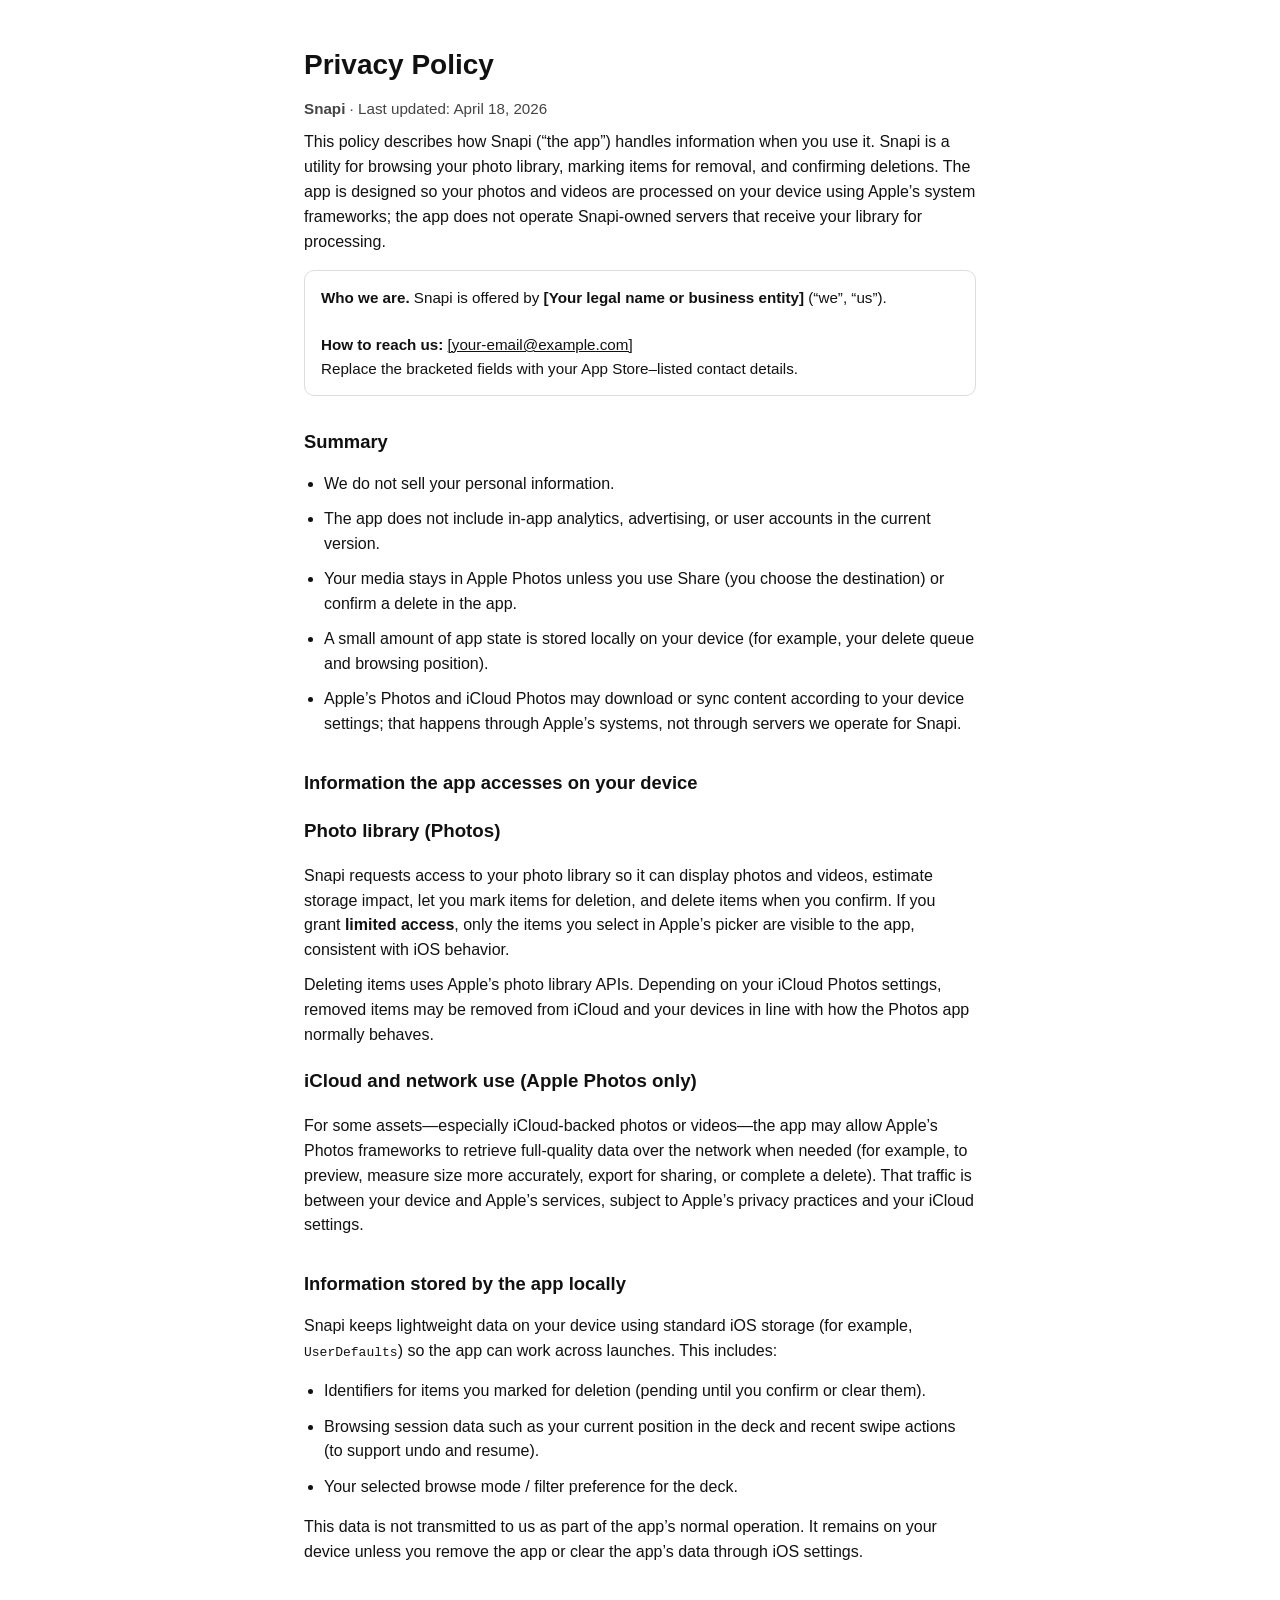
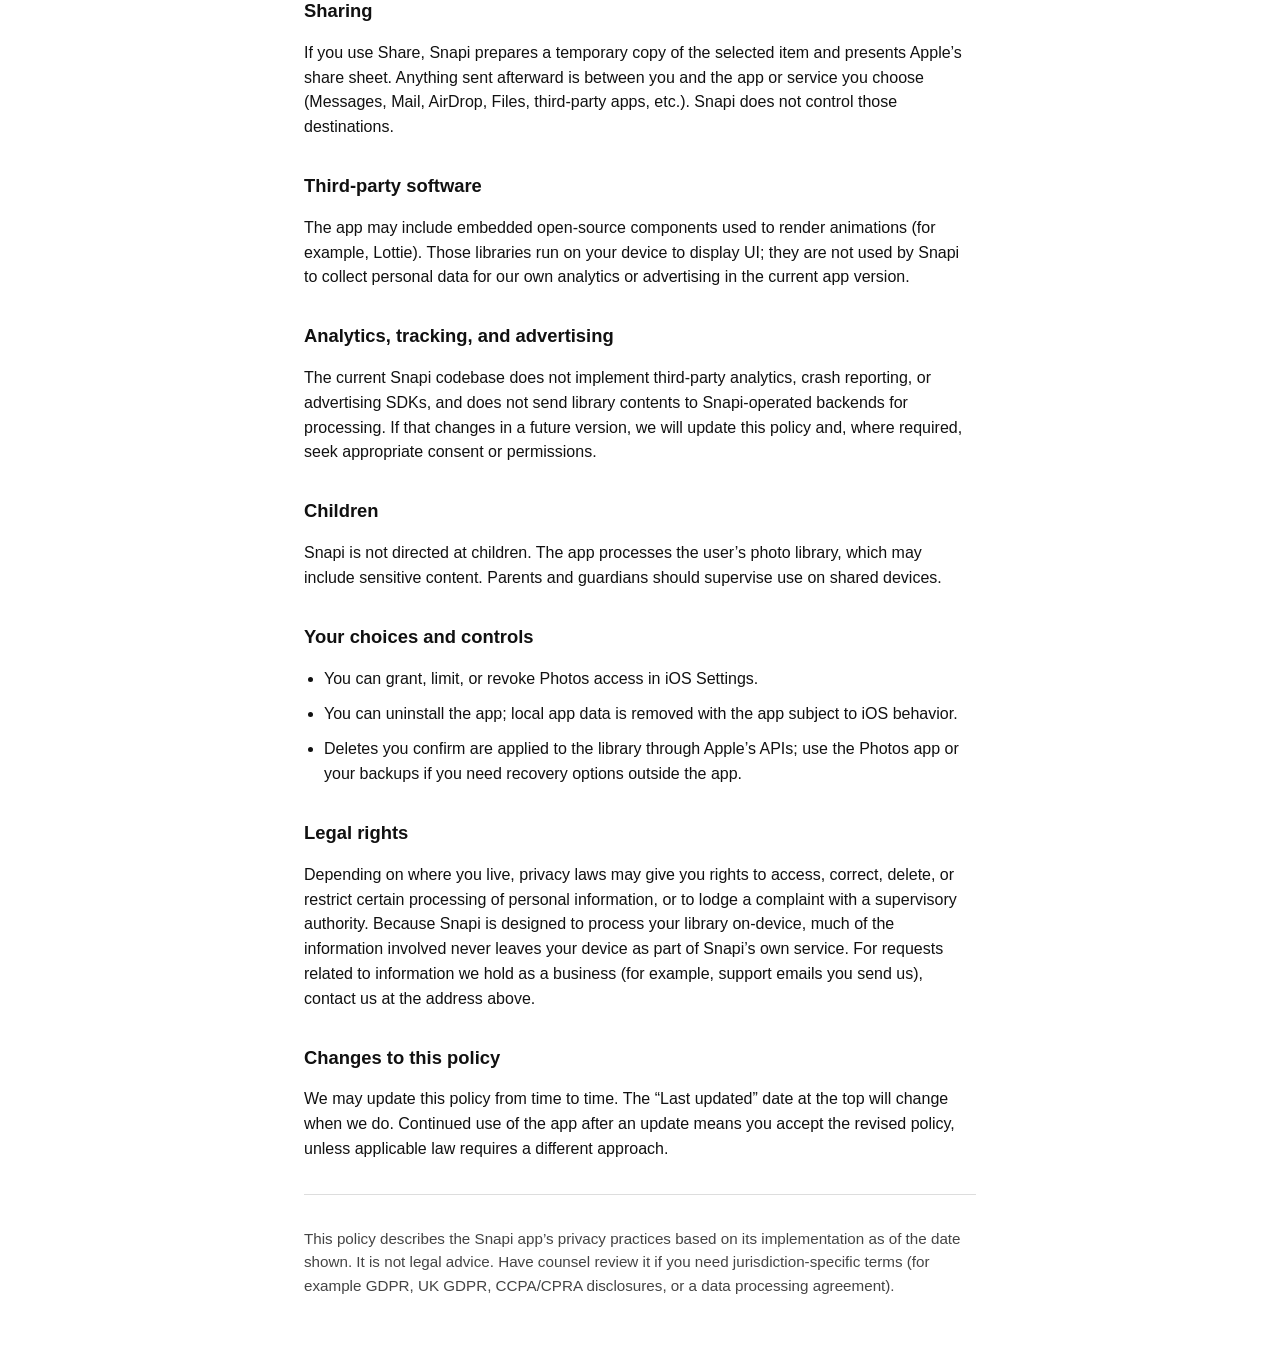
==== index.html @ 5183381c "Add privacy policy for Snapi iOS app This file contains the privacy policy for the Snapi iOS app, de" ====
<!DOCTYPE html>
<html lang="en">
<head>
  <meta charset="utf-8" />
  <meta name="viewport" content="width=device-width, initial-scale=1" />
  <title>Snapi — Privacy Policy</title>
  <meta name="description" content="Privacy policy for the Snapi iOS app." />
  <style>
    :root {
      color-scheme: light dark;
      --text: #111;
      --muted: #444;
      --bg: #fff;
      --border: #ddd;
    }
    @media (prefers-color-scheme: dark) {
      :root {
        --text: #f2f2f2;
        --muted: #b5b5b5;
        --bg: #121212;
        --border: #333;
      }
    }
    body {
      font-family: -apple-system, BlinkMacSystemFont, "Segoe UI", Roboto, Helvetica, Arial, sans-serif;
      line-height: 1.55;
      max-width: 42rem;
      margin: 0 auto;
      padding: 1.5rem 1.25rem 3rem;
      color: var(--text);
      background: var(--bg);
    }
    h1 { font-size: 1.75rem; margin-bottom: 0.25rem; }
    h2 { font-size: 1.15rem; margin-top: 2rem; }
    p, li { margin: 0.65rem 0; }
    .muted { color: var(--muted); font-size: 0.95rem; }
    hr { border: none; border-top: 1px solid var(--border); margin: 2rem 0; }
    ul { padding-left: 1.25rem; }
    .box {
      border: 1px solid var(--border);
      border-radius: 10px;
      padding: 0.9rem 1rem;
      margin: 1rem 0;
      font-size: 0.95rem;
    }
    a { color: inherit; text-decoration-thickness: 1px; }
  </style>
</head>
<body>

  <h1>Privacy Policy</h1>
  <p class="muted"><strong>Snapi</strong> · Last updated: April 18, 2026</p>

  <p>
    This policy describes how Snapi (“the app”) handles information when you use it.
    Snapi is a utility for browsing your photo library, marking items for removal, and
    confirming deletions. The app is designed so your photos and videos are processed on
    your device using Apple’s system frameworks; the app does not operate Snapi-owned
    servers that receive your library for processing.
  </p>

  <div class="box">
    <strong>Who we are.</strong>
    Snapi is offered by <strong>[Your legal name or business entity]</strong> (“we”, “us”).
    <br /><br />
    <strong>How to reach us:</strong> <a href="mailto:[your-email@example.com]">[your-email@example.com]</a>
    <br />
    Replace the bracketed fields with your App Store–listed contact details.
  </div>

  <h2>Summary</h2>
  <ul>
    <li>We do not sell your personal information.</li>
    <li>The app does not include in-app analytics, advertising, or user accounts in the current version.</li>
    <li>Your media stays in Apple Photos unless you use Share (you choose the destination) or confirm a delete in the app.</li>
    <li>A small amount of app state is stored locally on your device (for example, your delete queue and browsing position).</li>
    <li>Apple’s Photos and iCloud Photos may download or sync content according to your device settings; that happens through Apple’s systems, not through servers we operate for Snapi.</li>
  </ul>

  <h2>Information the app accesses on your device</h2>

  <h3>Photo library (Photos)</h3>
  <p>
    Snapi requests access to your photo library so it can display photos and videos,
    estimate storage impact, let you mark items for deletion, and delete items when you
    confirm. If you grant <strong>limited access</strong>, only the items you select in
    Apple’s picker are visible to the app, consistent with iOS behavior.
  </p>
  <p>
    Deleting items uses Apple’s photo library APIs. Depending on your iCloud Photos
    settings, removed items may be removed from iCloud and your devices in line with how
    the Photos app normally behaves.
  </p>

  <h3>iCloud and network use (Apple Photos only)</h3>
  <p>
    For some assets—especially iCloud-backed photos or videos—the app may allow Apple’s
    Photos frameworks to retrieve full-quality data over the network when needed (for
    example, to preview, measure size more accurately, export for sharing, or complete a
    delete). That traffic is between your device and Apple’s services, subject to Apple’s
    privacy practices and your iCloud settings.
  </p>

  <h2>Information stored by the app locally</h2>
  <p>
    Snapi keeps lightweight data on your device using standard iOS storage (for example,
    <code>UserDefaults</code>) so the app can work across launches. This includes:
  </p>
  <ul>
    <li>Identifiers for items you marked for deletion (pending until you confirm or clear them).</li>
    <li>Browsing session data such as your current position in the deck and recent swipe actions (to support undo and resume).</li>
    <li>Your selected browse mode / filter preference for the deck.</li>
  </ul>
  <p>
    This data is not transmitted to us as part of the app’s normal operation. It remains
    on your device unless you remove the app or clear the app’s data through iOS settings.
  </p>

  <h2>Sharing</h2>
  <p>
    If you use Share, Snapi prepares a temporary copy of the selected item and presents
    Apple’s share sheet. Anything sent afterward is between you and the app or service
    you choose (Messages, Mail, AirDrop, Files, third-party apps, etc.). Snapi does not
    control those destinations.
  </p>

  <h2>Third-party software</h2>
  <p>
    The app may include embedded open-source components used to render animations (for
    example, Lottie). Those libraries run on your device to display UI; they are not used
    by Snapi to collect personal data for our own analytics or advertising in the current
    app version.
  </p>

  <h2>Analytics, tracking, and advertising</h2>
  <p>
    The current Snapi codebase does not implement third-party analytics, crash reporting,
    or advertising SDKs, and does not send library contents to Snapi-operated backends for
    processing. If that changes in a future version, we will update this policy and, where
    required, seek appropriate consent or permissions.
  </p>

  <h2>Children</h2>
  <p>
    Snapi is not directed at children. The app processes the user’s photo library, which
    may include sensitive content. Parents and guardians should supervise use on shared
    devices.
  </p>

  <h2>Your choices and controls</h2>
  <ul>
    <li>You can grant, limit, or revoke Photos access in iOS Settings.</li>
    <li>You can uninstall the app; local app data is removed with the app subject to iOS behavior.</li>
    <li>Deletes you confirm are applied to the library through Apple’s APIs; use the Photos app or your backups if you need recovery options outside the app.</li>
  </ul>

  <h2>Legal rights</h2>
  <p>
    Depending on where you live, privacy laws may give you rights to access, correct,
    delete, or restrict certain processing of personal information, or to lodge a
    complaint with a supervisory authority. Because Snapi is designed to process your
    library on-device, much of the information involved never leaves your device as part
    of Snapi’s own service. For requests related to information we hold as a business
    (for example, support emails you send us), contact us at the address above.
  </p>

  <h2>Changes to this policy</h2>
  <p>
    We may update this policy from time to time. The “Last updated” date at the top will
    change when we do. Continued use of the app after an update means you accept the
    revised policy, unless applicable law requires a different approach.
  </p>

  <hr />
  <p class="muted">
    This policy describes the Snapi app’s privacy practices based on its implementation
    as of the date shown. It is not legal advice. Have counsel review it if you need
    jurisdiction-specific terms (for example GDPR, UK GDPR, CCPA/CPRA disclosures, or a
    data processing agreement).
  </p>

</body>
</html>
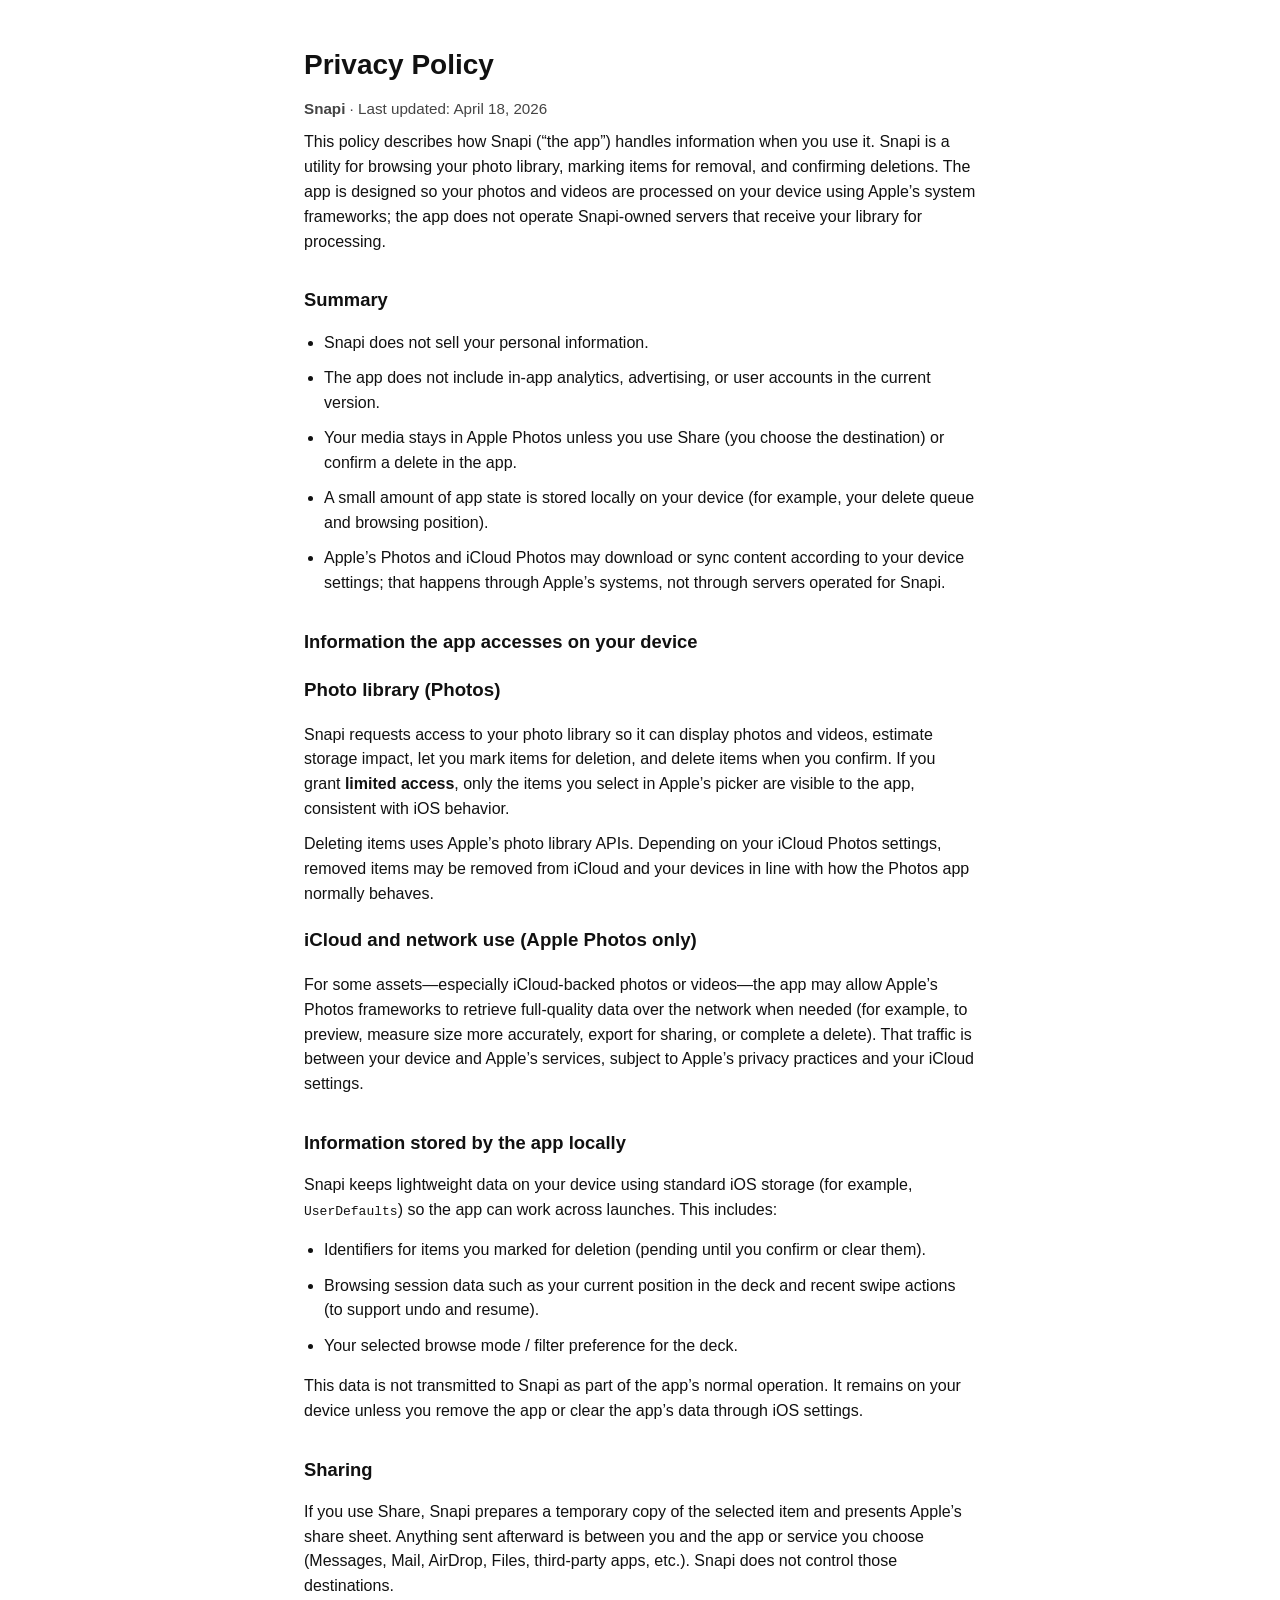
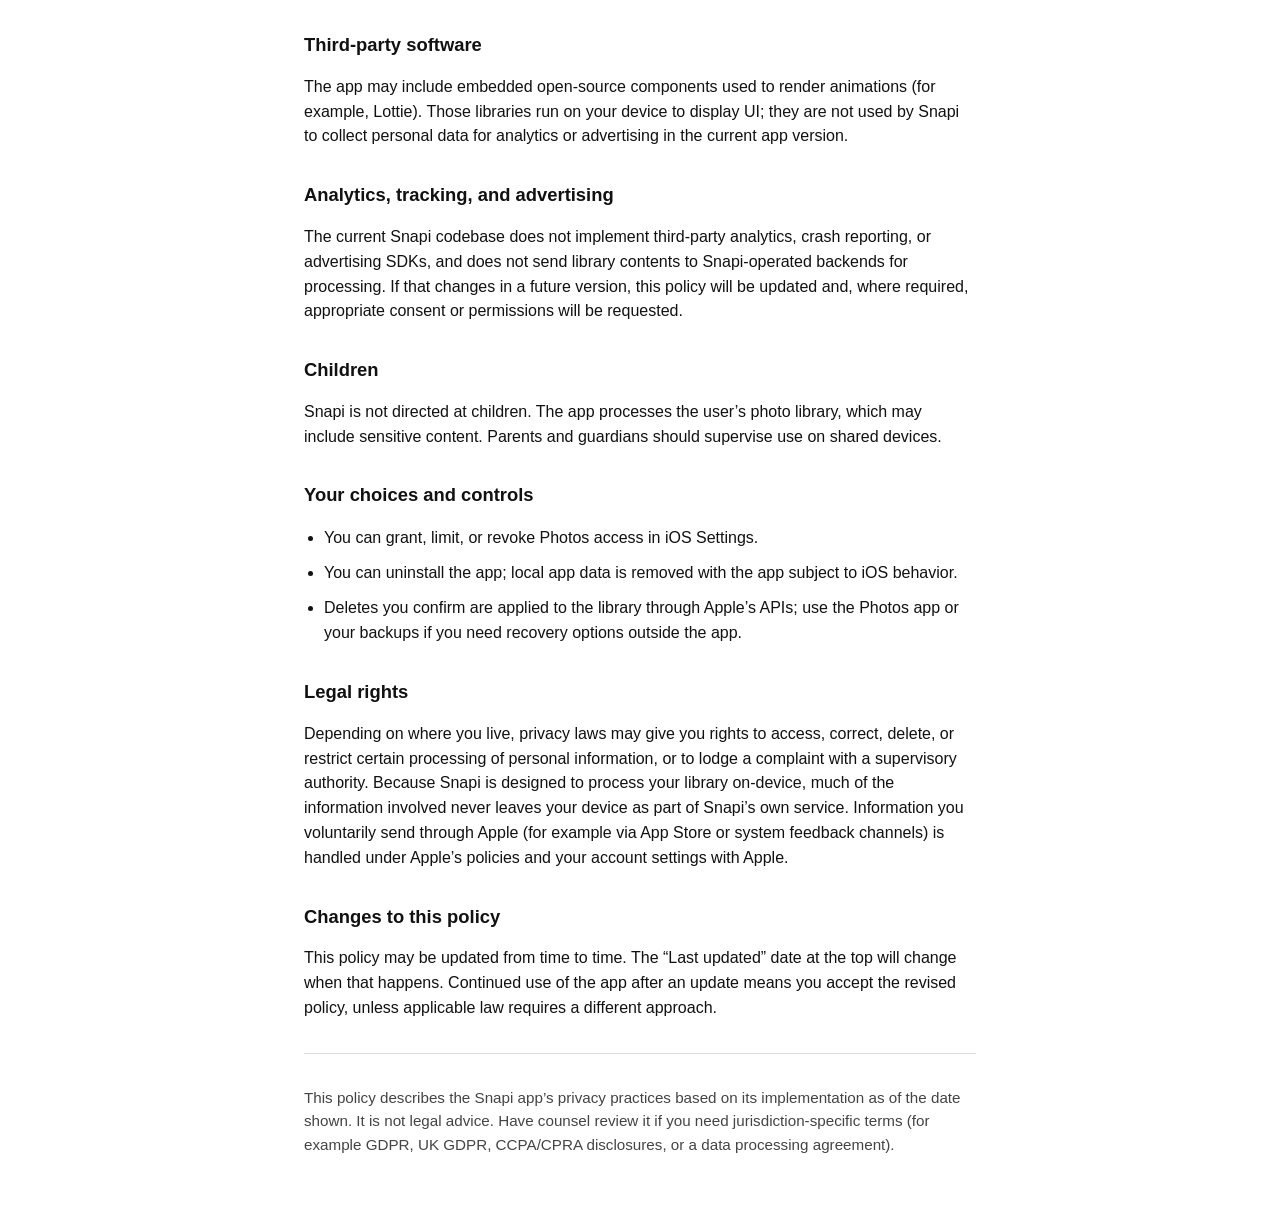
==== commit ea4d8286: "Refactor index.html to remove box class and update text Removed the 'box' class and updated several " ====
--- a/index.html
+++ b/index.html
@@ -36,13 +36,6 @@
     .muted { color: var(--muted); font-size: 0.95rem; }
     hr { border: none; border-top: 1px solid var(--border); margin: 2rem 0; }
     ul { padding-left: 1.25rem; }
-    .box {
-      border: 1px solid var(--border);
-      border-radius: 10px;
-      padding: 0.9rem 1rem;
-      margin: 1rem 0;
-      font-size: 0.95rem;
-    }
     a { color: inherit; text-decoration-thickness: 1px; }
   </style>
 </head>
@@ -59,22 +52,13 @@
     servers that receive your library for processing.
   </p>
 
-  <div class="box">
-    <strong>Who we are.</strong>
-    Snapi is offered by <strong>[Your legal name or business entity]</strong> (“we”, “us”).
-    <br /><br />
-    <strong>How to reach us:</strong> <a href="mailto:[your-email@example.com]">[your-email@example.com]</a>
-    <br />
-    Replace the bracketed fields with your App Store–listed contact details.
-  </div>
-
   <h2>Summary</h2>
   <ul>
-    <li>We do not sell your personal information.</li>
+    <li>Snapi does not sell your personal information.</li>
     <li>The app does not include in-app analytics, advertising, or user accounts in the current version.</li>
     <li>Your media stays in Apple Photos unless you use Share (you choose the destination) or confirm a delete in the app.</li>
     <li>A small amount of app state is stored locally on your device (for example, your delete queue and browsing position).</li>
-    <li>Apple’s Photos and iCloud Photos may download or sync content according to your device settings; that happens through Apple’s systems, not through servers we operate for Snapi.</li>
+    <li>Apple’s Photos and iCloud Photos may download or sync content according to your device settings; that happens through Apple’s systems, not through servers operated for Snapi.</li>
   </ul>
 
   <h2>Information the app accesses on your device</h2>
@@ -112,7 +96,7 @@
     <li>Your selected browse mode / filter preference for the deck.</li>
   </ul>
   <p>
-    This data is not transmitted to us as part of the app’s normal operation. It remains
+    This data is not transmitted to Snapi as part of the app’s normal operation. It remains
     on your device unless you remove the app or clear the app’s data through iOS settings.
   </p>
 
@@ -128,7 +112,7 @@
   <p>
     The app may include embedded open-source components used to render animations (for
     example, Lottie). Those libraries run on your device to display UI; they are not used
-    by Snapi to collect personal data for our own analytics or advertising in the current
+    by Snapi to collect personal data for analytics or advertising in the current
     app version.
   </p>
 
@@ -136,8 +120,8 @@
   <p>
     The current Snapi codebase does not implement third-party analytics, crash reporting,
     or advertising SDKs, and does not send library contents to Snapi-operated backends for
-    processing. If that changes in a future version, we will update this policy and, where
-    required, seek appropriate consent or permissions.
+    processing. If that changes in a future version, this policy will be updated and, where
+    required, appropriate consent or permissions will be requested.
   </p>
 
   <h2>Children</h2>
@@ -160,14 +144,15 @@
     delete, or restrict certain processing of personal information, or to lodge a
     complaint with a supervisory authority. Because Snapi is designed to process your
     library on-device, much of the information involved never leaves your device as part
-    of Snapi’s own service. For requests related to information we hold as a business
-    (for example, support emails you send us), contact us at the address above.
+    of Snapi’s own service. Information you voluntarily send through Apple (for example
+    via App Store or system feedback channels) is handled under Apple’s policies and your
+    account settings with Apple.
   </p>
 
   <h2>Changes to this policy</h2>
   <p>
-    We may update this policy from time to time. The “Last updated” date at the top will
-    change when we do. Continued use of the app after an update means you accept the
+    This policy may be updated from time to time. The “Last updated” date at the top will
+    change when that happens. Continued use of the app after an update means you accept the
     revised policy, unless applicable law requires a different approach.
   </p>
 
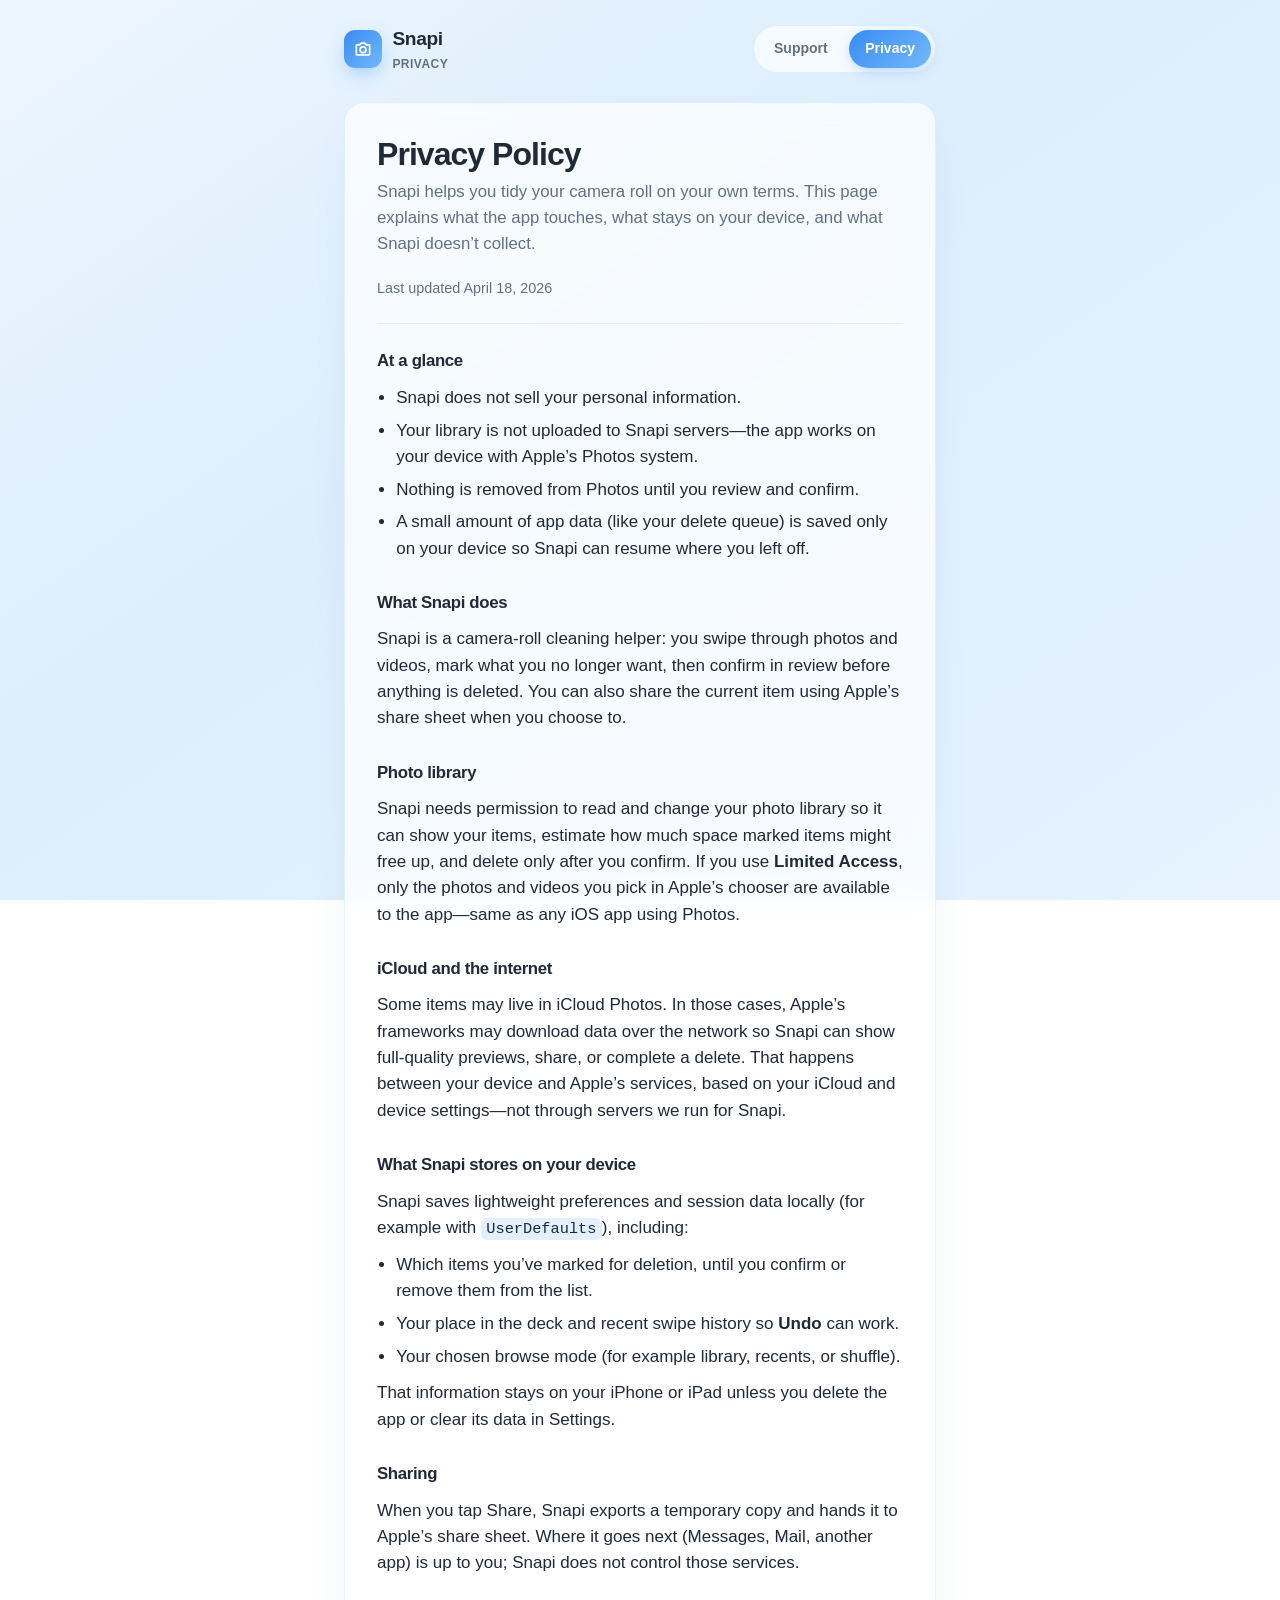
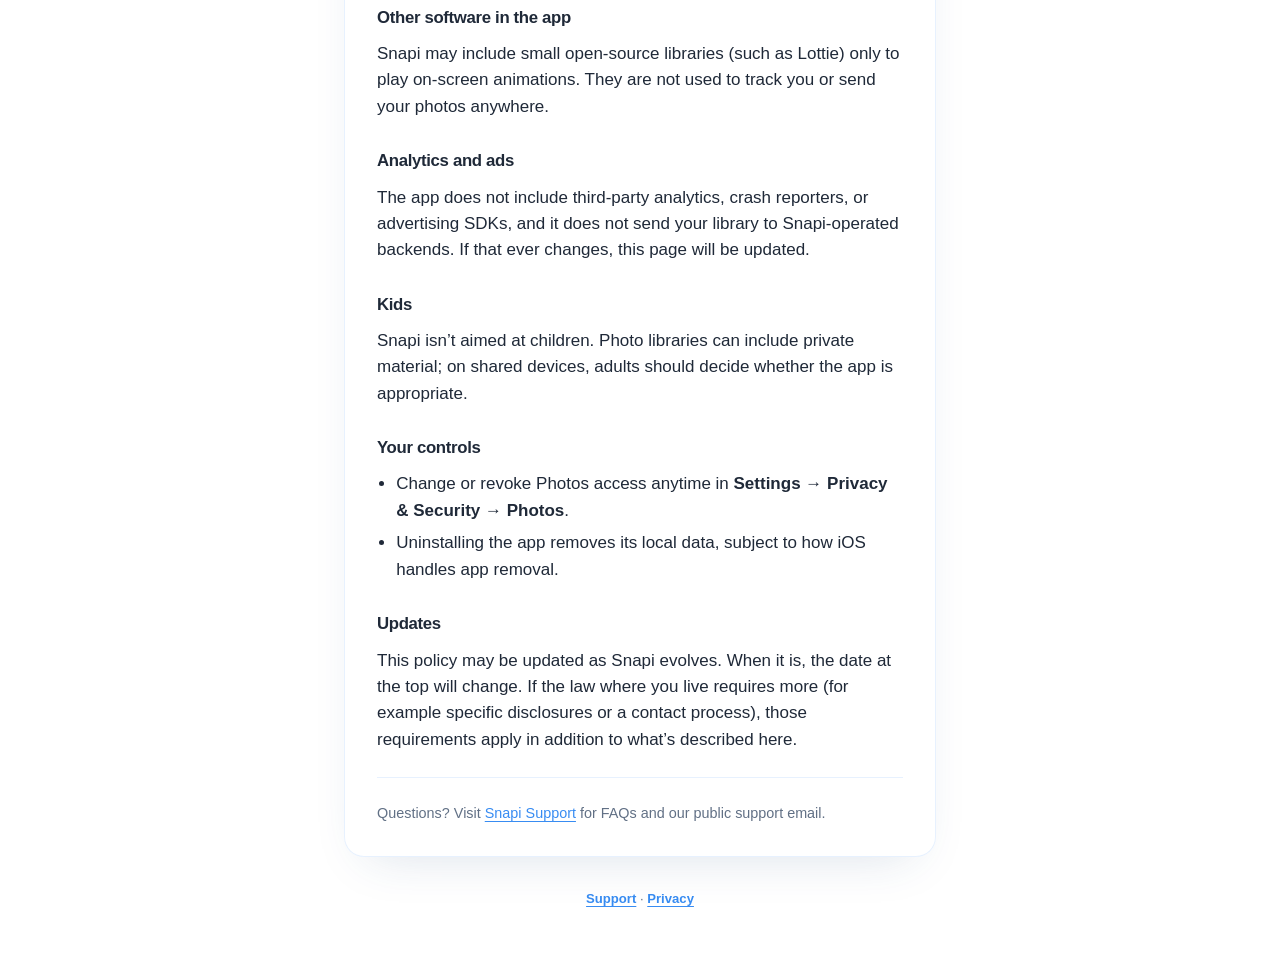
==== commit 6f06dd71: "Add Snapi legal and support pages" ====
--- a/index.html
+++ b/index.html
@@ -3,166 +3,120 @@
 <head>
   <meta charset="utf-8" />
   <meta name="viewport" content="width=device-width, initial-scale=1" />
-  <title>Snapi — Privacy Policy</title>
-  <meta name="description" content="Privacy policy for the Snapi iOS app." />
-  <style>
-    :root {
-      color-scheme: light dark;
-      --text: #111;
-      --muted: #444;
-      --bg: #fff;
-      --border: #ddd;
-    }
-    @media (prefers-color-scheme: dark) {
-      :root {
-        --text: #f2f2f2;
-        --muted: #b5b5b5;
-        --bg: #121212;
-        --border: #333;
-      }
-    }
-    body {
-      font-family: -apple-system, BlinkMacSystemFont, "Segoe UI", Roboto, Helvetica, Arial, sans-serif;
-      line-height: 1.55;
-      max-width: 42rem;
-      margin: 0 auto;
-      padding: 1.5rem 1.25rem 3rem;
-      color: var(--text);
-      background: var(--bg);
-    }
-    h1 { font-size: 1.75rem; margin-bottom: 0.25rem; }
-    h2 { font-size: 1.15rem; margin-top: 2rem; }
-    p, li { margin: 0.65rem 0; }
-    .muted { color: var(--muted); font-size: 0.95rem; }
-    hr { border: none; border-top: 1px solid var(--border); margin: 2rem 0; }
-    ul { padding-left: 1.25rem; }
-    a { color: inherit; text-decoration-thickness: 1px; }
-  </style>
+  <title>Privacy — Snapi</title>
+  <meta name="description" content="How Snapi handles your photos and data. Privacy-first camera roll cleaning for iPhone and iPad." />
+  <link rel="stylesheet" href="site.css" />
 </head>
 <body>
+  <div class="shell">
+    <header class="site-header">
+      <a class="brand" href="./">
+        <span class="brand-mark" aria-hidden="true">
+          <svg viewBox="0 0 24 24" fill="none" stroke="currentColor" stroke-width="2" stroke-linecap="round" stroke-linejoin="round">
+            <path d="M4 7h4l2-2h4l2 2h4v12H4V7z" />
+            <circle cx="12" cy="13" r="3.5" />
+          </svg>
+        </span>
+        <span class="brand-text">
+          <span class="brand-name">Snapi</span>
+          <span class="brand-tag">Privacy</span>
+        </span>
+      </a>
+      <nav class="nav" aria-label="Site">
+        <a href="support.html">Support</a>
+        <a href="./" aria-current="page">Privacy</a>
+      </nav>
+    </header>
 
-  <h1>Privacy Policy</h1>
-  <p class="muted"><strong>Snapi</strong> · Last updated: April 18, 2026</p>
+    <main>
+      <h1 class="page-title">Privacy Policy</h1>
+      <p class="lead">
+        Snapi helps you tidy your camera roll on your own terms. This page explains what the app touches, what stays on your device, and what Snapi doesn’t collect.
+      </p>
 
-  <p>
-    This policy describes how Snapi (“the app”) handles information when you use it.
-    Snapi is a utility for browsing your photo library, marking items for removal, and
-    confirming deletions. The app is designed so your photos and videos are processed on
-    your device using Apple’s system frameworks; the app does not operate Snapi-owned
-    servers that receive your library for processing.
-  </p>
+      <p class="muted" style="margin-top:-0.25rem;">Last updated April 18, 2026</p>
 
-  <h2>Summary</h2>
-  <ul>
-    <li>Snapi does not sell your personal information.</li>
-    <li>The app does not include in-app analytics, advertising, or user accounts in the current version.</li>
-    <li>Your media stays in Apple Photos unless you use Share (you choose the destination) or confirm a delete in the app.</li>
-    <li>A small amount of app state is stored locally on your device (for example, your delete queue and browsing position).</li>
-    <li>Apple’s Photos and iCloud Photos may download or sync content according to your device settings; that happens through Apple’s systems, not through servers operated for Snapi.</li>
-  </ul>
+      <div class="divider"></div>
 
-  <h2>Information the app accesses on your device</h2>
+      <h2>At a glance</h2>
+      <ul>
+        <li>Snapi does not sell your personal information.</li>
+        <li>Your library is not uploaded to Snapi servers—the app works on your device with Apple’s Photos system.</li>
+        <li>Nothing is removed from Photos until you review and confirm.</li>
+        <li>A small amount of app data (like your delete queue) is saved only on your device so Snapi can resume where you left off.</li>
+      </ul>
 
-  <h3>Photo library (Photos)</h3>
-  <p>
-    Snapi requests access to your photo library so it can display photos and videos,
-    estimate storage impact, let you mark items for deletion, and delete items when you
-    confirm. If you grant <strong>limited access</strong>, only the items you select in
-    Apple’s picker are visible to the app, consistent with iOS behavior.
-  </p>
-  <p>
-    Deleting items uses Apple’s photo library APIs. Depending on your iCloud Photos
-    settings, removed items may be removed from iCloud and your devices in line with how
-    the Photos app normally behaves.
-  </p>
+      <h2>What Snapi does</h2>
+      <p>
+        Snapi is a camera-roll cleaning helper: you swipe through photos and videos, mark what you no longer want, then confirm in review before anything is deleted. You can also share the current item using Apple’s share sheet when you choose to.
+      </p>
 
-  <h3>iCloud and network use (Apple Photos only)</h3>
-  <p>
-    For some assets—especially iCloud-backed photos or videos—the app may allow Apple’s
-    Photos frameworks to retrieve full-quality data over the network when needed (for
-    example, to preview, measure size more accurately, export for sharing, or complete a
-    delete). That traffic is between your device and Apple’s services, subject to Apple’s
-    privacy practices and your iCloud settings.
-  </p>
+      <h2>Photo library</h2>
+      <p>
+        Snapi needs permission to read and change your photo library so it can show your items, estimate how much space marked items might free up, and delete only after you confirm. If you use <strong>Limited Access</strong>, only the photos and videos you pick in Apple’s chooser are available to the app—same as any iOS app using Photos.
+      </p>
 
-  <h2>Information stored by the app locally</h2>
-  <p>
-    Snapi keeps lightweight data on your device using standard iOS storage (for example,
-    <code>UserDefaults</code>) so the app can work across launches. This includes:
-  </p>
-  <ul>
-    <li>Identifiers for items you marked for deletion (pending until you confirm or clear them).</li>
-    <li>Browsing session data such as your current position in the deck and recent swipe actions (to support undo and resume).</li>
-    <li>Your selected browse mode / filter preference for the deck.</li>
-  </ul>
-  <p>
-    This data is not transmitted to Snapi as part of the app’s normal operation. It remains
-    on your device unless you remove the app or clear the app’s data through iOS settings.
-  </p>
+      <h2>iCloud and the internet</h2>
+      <p>
+        Some items may live in iCloud Photos. In those cases, Apple’s frameworks may download data over the network so Snapi can show full-quality previews, share, or complete a delete. That happens between your device and Apple’s services, based on your iCloud and device settings—not through servers we run for Snapi.
+      </p>
 
-  <h2>Sharing</h2>
-  <p>
-    If you use Share, Snapi prepares a temporary copy of the selected item and presents
-    Apple’s share sheet. Anything sent afterward is between you and the app or service
-    you choose (Messages, Mail, AirDrop, Files, third-party apps, etc.). Snapi does not
-    control those destinations.
-  </p>
+      <h2>What Snapi stores on your device</h2>
+      <p>
+        Snapi saves lightweight preferences and session data locally (for example with <code>UserDefaults</code>), including:
+      </p>
+      <ul>
+        <li>Which items you’ve marked for deletion, until you confirm or remove them from the list.</li>
+        <li>Your place in the deck and recent swipe history so <strong>Undo</strong> can work.</li>
+        <li>Your chosen browse mode (for example library, recents, or shuffle).</li>
+      </ul>
+      <p>
+        That information stays on your iPhone or iPad unless you delete the app or clear its data in Settings.
+      </p>
 
-  <h2>Third-party software</h2>
-  <p>
-    The app may include embedded open-source components used to render animations (for
-    example, Lottie). Those libraries run on your device to display UI; they are not used
-    by Snapi to collect personal data for analytics or advertising in the current
-    app version.
-  </p>
+      <h2>Sharing</h2>
+      <p>
+        When you tap Share, Snapi exports a temporary copy and hands it to Apple’s share sheet. Where it goes next (Messages, Mail, another app) is up to you; Snapi does not control those services.
+      </p>
 
-  <h2>Analytics, tracking, and advertising</h2>
-  <p>
-    The current Snapi codebase does not implement third-party analytics, crash reporting,
-    or advertising SDKs, and does not send library contents to Snapi-operated backends for
-    processing. If that changes in a future version, this policy will be updated and, where
-    required, appropriate consent or permissions will be requested.
-  </p>
+      <h2>Other software in the app</h2>
+      <p>
+        Snapi may include small open-source libraries (such as Lottie) only to play on-screen animations. They are not used to track you or send your photos anywhere.
+      </p>
 
-  <h2>Children</h2>
-  <p>
-    Snapi is not directed at children. The app processes the user’s photo library, which
-    may include sensitive content. Parents and guardians should supervise use on shared
-    devices.
-  </p>
+      <h2>Analytics and ads</h2>
+      <p>
+        The app does not include third-party analytics, crash reporters, or advertising SDKs, and it does not send your library to Snapi-operated backends. If that ever changes, this page will be updated.
+      </p>
 
-  <h2>Your choices and controls</h2>
-  <ul>
-    <li>You can grant, limit, or revoke Photos access in iOS Settings.</li>
-    <li>You can uninstall the app; local app data is removed with the app subject to iOS behavior.</li>
-    <li>Deletes you confirm are applied to the library through Apple’s APIs; use the Photos app or your backups if you need recovery options outside the app.</li>
-  </ul>
+      <h2>Kids</h2>
+      <p>
+        Snapi isn’t aimed at children. Photo libraries can include private material; on shared devices, adults should decide whether the app is appropriate.
+      </p>
 
-  <h2>Legal rights</h2>
-  <p>
-    Depending on where you live, privacy laws may give you rights to access, correct,
-    delete, or restrict certain processing of personal information, or to lodge a
-    complaint with a supervisory authority. Because Snapi is designed to process your
-    library on-device, much of the information involved never leaves your device as part
-    of Snapi’s own service. Information you voluntarily send through Apple (for example
-    via App Store or system feedback channels) is handled under Apple’s policies and your
-    account settings with Apple.
-  </p>
+      <h2>Your controls</h2>
+      <ul>
+        <li>Change or revoke Photos access anytime in <strong>Settings → Privacy &amp; Security → Photos</strong>.</li>
+        <li>Uninstalling the app removes its local data, subject to how iOS handles app removal.</li>
+      </ul>
 
-  <h2>Changes to this policy</h2>
-  <p>
-    This policy may be updated from time to time. The “Last updated” date at the top will
-    change when that happens. Continued use of the app after an update means you accept the
-    revised policy, unless applicable law requires a different approach.
-  </p>
+      <h2>Updates</h2>
+      <p>
+        This policy may be updated as Snapi evolves. When it is, the date at the top will change. If the law where you live requires more (for example specific disclosures or a contact process), those requirements apply in addition to what’s described here.
+      </p>
 
-  <hr />
-  <p class="muted">
-    This policy describes the Snapi app’s privacy practices based on its implementation
-    as of the date shown. It is not legal advice. Have counsel review it if you need
-    jurisdiction-specific terms (for example GDPR, UK GDPR, CCPA/CPRA disclosures, or a
-    data processing agreement).
-  </p>
+      <div class="divider"></div>
 
+      <p class="muted" style="margin-bottom:0;">
+        Questions? Visit <a href="support.html">Snapi Support</a> for FAQs and our public support email.
+      </p>
+    </main>
+
+    <footer class="site-footer">
+      <a href="support.html">Support</a>
+      ·
+      <a href="./">Privacy</a>
+    </footer>
+  </div>
 </body>
 </html>
--- a/site.css
+++ b/site.css
@@ -0,0 +1,368 @@
+/* Snapi Legal — shared styles (privacy + support) */
+
+:root {
+  --accent: rgb(56, 140, 242);
+  --accent-soft: rgb(115, 184, 250);
+  --accent-muted: rgba(56, 140, 242, 0.14);
+  --text: rgb(31, 41, 56);
+  --text-secondary: rgb(97, 112, 133);
+  --surface: rgba(255, 255, 255, 0.72);
+  --surface-solid: #ffffff;
+  --border: rgba(56, 140, 242, 0.12);
+  --shadow: 0 20px 48px -24px rgba(31, 72, 120, 0.18);
+  --radius-lg: 20px;
+  --radius-md: 14px;
+  --radius-sm: 10px;
+  --font: -apple-system, BlinkMacSystemFont, "SF Pro Text", "Segoe UI", Roboto, Helvetica, Arial, sans-serif;
+  --max: 40rem;
+  --space: clamp(1rem, 4vw, 1.5rem);
+}
+
+@media (prefers-color-scheme: dark) {
+  :root {
+    --accent: rgb(96, 165, 250);
+    --accent-soft: rgb(147, 197, 253);
+    --accent-muted: rgba(96, 165, 250, 0.15);
+    --text: rgb(238, 242, 248);
+    --text-secondary: rgb(154, 168, 188);
+    --surface: rgba(28, 36, 48, 0.65);
+    --surface-solid: rgb(24, 30, 40);
+    --border: rgba(96, 165, 250, 0.18);
+    --shadow: 0 24px 56px -20px rgba(0, 0, 0, 0.45);
+  }
+}
+
+*,
+*::before,
+*::after {
+  box-sizing: border-box;
+}
+
+html {
+  -webkit-text-size-adjust: 100%;
+}
+
+body {
+  margin: 0;
+  min-height: 100vh;
+  font-family: var(--font);
+  font-size: 1.0625rem;
+  line-height: 1.55;
+  color: var(--text);
+  background: fixed linear-gradient(
+    145deg,
+    rgb(237, 245, 255) 0%,
+    rgb(220, 238, 252) 42%,
+    rgb(230, 242, 255) 100%
+  );
+}
+
+@media (prefers-color-scheme: dark) {
+  body {
+    background: fixed linear-gradient(
+      145deg,
+      rgb(18, 24, 34) 0%,
+      rgb(22, 32, 48) 50%,
+      rgb(20, 28, 40) 100%
+    );
+  }
+}
+
+a {
+  color: var(--accent);
+  text-decoration-thickness: 1px;
+  text-underline-offset: 3px;
+}
+
+a:hover {
+  color: var(--accent-soft);
+}
+
+.shell {
+  max-width: var(--max);
+  margin: 0 auto;
+  padding: var(--space);
+  padding-bottom: 3rem;
+}
+
+/* —— Header —— */
+.site-header {
+  display: flex;
+  flex-wrap: wrap;
+  align-items: center;
+  justify-content: space-between;
+  gap: 1rem 1.5rem;
+  margin-bottom: 1.75rem;
+}
+
+.brand {
+  display: inline-flex;
+  align-items: center;
+  gap: 0.65rem;
+  text-decoration: none;
+  color: inherit;
+}
+
+.brand:hover {
+  color: inherit;
+}
+
+.brand-mark {
+  width: 38px;
+  height: 38px;
+  border-radius: 11px;
+  background: linear-gradient(135deg, var(--accent) 0%, var(--accent-soft) 100%);
+  display: grid;
+  place-items: center;
+  box-shadow: 0 8px 20px -6px rgba(56, 140, 242, 0.55);
+}
+
+.brand-mark svg {
+  width: 20px;
+  height: 20px;
+  color: white;
+}
+
+.brand-text {
+  display: flex;
+  flex-direction: column;
+  gap: 0.1rem;
+}
+
+.brand-name {
+  font-weight: 700;
+  font-size: 1.2rem;
+  letter-spacing: -0.02em;
+}
+
+.brand-tag {
+  font-size: 0.75rem;
+  font-weight: 600;
+  letter-spacing: 0.04em;
+  text-transform: uppercase;
+  color: var(--text-secondary);
+}
+
+.nav {
+  display: flex;
+  flex-wrap: wrap;
+  gap: 0.35rem;
+  padding: 0.25rem;
+  border-radius: 999px;
+  background: var(--surface);
+  backdrop-filter: blur(12px);
+  -webkit-backdrop-filter: blur(12px);
+  border: 1px solid var(--border);
+  box-shadow: var(--shadow);
+}
+
+.nav a {
+  text-decoration: none;
+  font-size: 0.875rem;
+  font-weight: 600;
+  padding: 0.5rem 1rem;
+  border-radius: 999px;
+  color: var(--text-secondary);
+  transition: background 0.2s ease, color 0.2s ease;
+}
+
+.nav a:hover {
+  color: var(--accent);
+  background: var(--accent-muted);
+}
+
+.nav a[aria-current="page"] {
+  color: var(--surface-solid);
+  background: linear-gradient(135deg, var(--accent), var(--accent-soft));
+  box-shadow: 0 4px 14px -4px rgba(56, 140, 242, 0.5);
+}
+
+@media (prefers-color-scheme: dark) {
+  .nav a[aria-current="page"] {
+    color: rgb(15, 20, 28);
+  }
+}
+
+/* —— Main card —— */
+main {
+  background: var(--surface);
+  backdrop-filter: blur(16px);
+  -webkit-backdrop-filter: blur(16px);
+  border: 1px solid var(--border);
+  border-radius: var(--radius-lg);
+  box-shadow: var(--shadow);
+  padding: clamp(1.35rem, 4vw, 2rem);
+}
+
+.page-title {
+  font-size: clamp(1.65rem, 4vw, 2rem);
+  font-weight: 700;
+  letter-spacing: -0.03em;
+  margin: 0 0 0.35rem;
+  line-height: 1.2;
+}
+
+.lead {
+  margin: 0 0 1.5rem;
+  font-size: 1.05rem;
+  color: var(--text-secondary);
+  max-width: 36rem;
+}
+
+.divider {
+  height: 1px;
+  background: var(--border);
+  margin: 1.5rem 0;
+}
+
+h2 {
+  font-size: 1.05rem;
+  font-weight: 700;
+  letter-spacing: -0.02em;
+  margin: 1.75rem 0 0.65rem;
+}
+
+h2:first-of-type {
+  margin-top: 0;
+}
+
+p,
+ul {
+  margin: 0.65rem 0;
+  color: var(--text);
+}
+
+ul {
+  padding-left: 1.2rem;
+}
+
+li {
+  margin: 0.4rem 0;
+}
+
+.muted {
+  font-size: 0.9rem;
+  color: var(--text-secondary);
+}
+
+code {
+  font-size: 0.9em;
+  padding: 0.12em 0.35em;
+  border-radius: 6px;
+  background: var(--accent-muted);
+  font-family: ui-monospace, SFMono-Regular, Menlo, monospace;
+}
+
+/* —— Support: contact —— */
+.contact-block {
+  margin: 1.25rem 0 0.5rem;
+  padding: 1.1rem 1.2rem;
+  border-radius: var(--radius-md);
+  background: var(--accent-muted);
+  border: 1px solid var(--border);
+}
+
+.contact-label {
+  font-size: 0.75rem;
+  font-weight: 700;
+  letter-spacing: 0.06em;
+  text-transform: uppercase;
+  color: var(--text-secondary);
+  margin-bottom: 0.35rem;
+}
+
+.contact-email {
+  font-size: 1.1rem;
+  font-weight: 600;
+  word-break: break-all;
+}
+
+.contact-email a {
+  text-decoration: none;
+}
+
+.contact-email a:hover {
+  text-decoration: underline;
+}
+
+/* —— FAQ —— */
+.faq {
+  margin-top: 0.5rem;
+}
+
+.faq-item {
+  border: 1px solid var(--border);
+  border-radius: var(--radius-md);
+  margin-bottom: 0.65rem;
+  background: rgba(255, 255, 255, 0.35);
+  overflow: hidden;
+}
+
+@media (prefers-color-scheme: dark) {
+  .faq-item {
+    background: rgba(0, 0, 0, 0.2);
+  }
+}
+
+.faq-item summary {
+  list-style: none;
+  cursor: pointer;
+  font-weight: 600;
+  font-size: 0.98rem;
+  padding: 1rem 1.1rem;
+  display: flex;
+  align-items: center;
+  justify-content: space-between;
+  gap: 0.75rem;
+  user-select: none;
+}
+
+.faq-item summary::-webkit-details-marker {
+  display: none;
+}
+
+.faq-item summary::after {
+  content: "";
+  width: 8px;
+  height: 8px;
+  border-right: 2px solid var(--text-secondary);
+  border-bottom: 2px solid var(--text-secondary);
+  transform: rotate(45deg);
+  flex-shrink: 0;
+  margin-top: -4px;
+  opacity: 0.7;
+  transition: transform 0.2s ease;
+}
+
+.faq-item[open] summary::after {
+  transform: rotate(-135deg);
+  margin-top: 4px;
+}
+
+.faq-item summary:hover {
+  background: var(--accent-muted);
+}
+
+.faq-item p {
+  margin: 0;
+  padding: 0 1.1rem 1.1rem;
+  font-size: 0.98rem;
+  color: var(--text-secondary);
+}
+
+.faq-item p strong {
+  color: var(--text);
+  font-weight: 600;
+}
+
+/* —— Footer —— */
+.site-footer {
+  margin-top: 2rem;
+  text-align: center;
+  font-size: 0.82rem;
+  color: var(--text-secondary);
+}
+
+.site-footer a {
+  font-weight: 600;
+}
